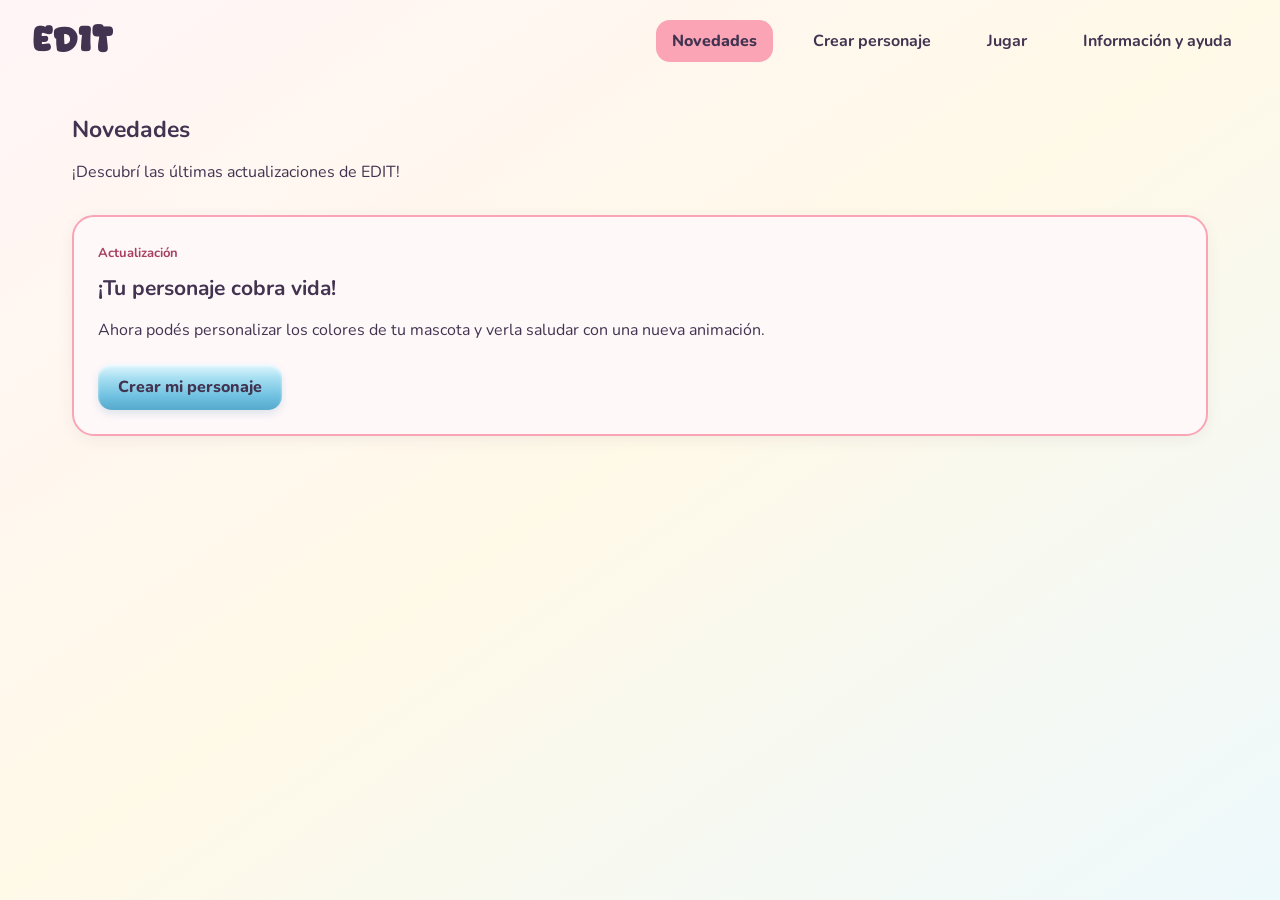
==== index.html @ bdee773a "primero" ====
<!DOCTYPE html>
<html lang="es">

<head>
  <meta charset="UTF-8">
  <meta name="viewport" content="width=device-width, initial-scale=1.0">
  <title>EDIT | Novedades</title>
  <link rel="stylesheet" href="css/styles.css">
</head>

<body>


  <header class="encabezado">
    <a href="index.html" class="logo">EDIT</a>

    <nav class="navegacion" aria-label="Navegación principal">
      <a href="index.html" class="activo" aria-current="page">Novedades</a>
      <a href="personaje.html">Crear personaje</a>
      <a href="escenario.html">Jugar</a>
      <a href="ayuda.html">Información y ayuda</a>
    </nav>
  </header>



  <main class="contenido-principal">
    <section class="novedades">
      <h2>Novedades</h2>
      <p>¡Descubrí las últimas actualizaciones de EDIT!</p>

      <div class="novedades-lista">
        <article class="novedad-tarjeta">
          <span class="novedad-etiqueta">Actualización</span>

          <h3>¡Tu personaje cobra vida!</h3>

          <p>
            Ahora podés personalizar los colores de tu mascota
            y verla saludar con una nueva animación.
          </p>

          <a href="personaje.html">Crear mi personaje</a>
        </article>
      </div>
    </section>
  </main>


</body>

</html>
---- css/styles.css ----
@import url("https://fonts.googleapis.com/css2?family=Nunito:wght@400;600;700;800;900&display=swap");


:root {
    --ink: #423451;
    --muted: #8a7d94;
    --purple: #a77ec9;
    --violet: #795aa2;
    --cream: #fffaf8;
    --line: #eadfec;
    --pink: #f7dce9;

    /* Nueva paleta de EDIT */
    --color-rosa: #FAA4B5;
    --color-naranja: #F8B77C;
    --color-amarillo: #FFF183;
    --color-celeste: #70C1E1;
    --color-verde: #82BA88;
}


* {
    box-sizing: border-box;
}

body {
    margin: 0;
    background: linear-gradient(145deg,
            #fff5f7 0%,
            #fff9e8 50%,
            #eef9fc 100%);
    font-family: Nunito, Arial, sans-serif;
    color: var(--ink);
    min-height: 100vh;
}

button,
input {
    font: inherit;
}

button {
    cursor: pointer;
}

button:focus-visible,
input:focus-visible {
    outline: 3px solid #a77ec9;
    outline-offset: 3px;
}

.top {
    display: flex;
    align-items: center;
    justify-content: space-between;
    padding: 18px clamp(18px, 4vw, 64px);
    gap: 15px;
}

.logo {
    text-decoration: none;
    color: #795aa2;
    font-size: 35px;
    font-weight: 900;
    letter-spacing: -3px;
    line-height: 1;
}

.logo span {
    color: #f5a9b6;
}

.logo small {
    display: block;
    font-size: 10px;
    letter-spacing: 2px;
    color: #a69bad;
    margin-top: 6px;
}

.top-right {
    display: flex;
    align-items: center;
    gap: 15px;
}

.tag {
    font-size: 13px;
    color: #90769e;
}

.layout {
    display: grid;
    grid-template-columns: minmax(215px, 260px) minmax(350px, 1fr) minmax(250px, 315px);
    gap: 18px;
    max-width: 1450px;
    margin: 0 auto;
    padding: 10px 25px 25px;
    min-height: 710px;
}

.panel,
.stage {
    border: 1px solid #fff;
    background: #fffdfed9;
    border-radius: 27px;
    box-shadow: 0 15px 45px #8d70951a;
}

.panel {
    padding: 25px 20px;
}

.eyebrow {
    font-size: 11px;
    letter-spacing: 2px;
    color: #ae86bf;
    font-weight: 900;
    margin: 0 0 15px;
}

h1 {
    font-size: 26px;
    line-height: 1.16;
    margin: 0 0 12px;
}

h2 {
    font-size: 23px;
    margin: 0 0 8px;
}

h3 {
    font-size: 14px;
    margin: 0 0 12px;
}

.muted {
    font-size: 13px;
    line-height: 1.6;
    color: var(--muted);
    margin: 0 0 22px;
}

.categories nav {
    display: grid;
    gap: 10px;
    grid-template-columns: repeat(2, minmax(0, 1fr));
}

.cat {
    border: 2px solid #f8dcc5;
    border-radius: 16px;
    background: linear-gradient(to bottom,
            #fff4e9 0%,
            #ffe0a9 30%,
            var(--color-naranja) 70%,
            #efa16a 100%);
    box-shadow:
        inset 0 2px 3px rgba(255, 255, 255, 0.65),
        inset 0 -2px 3px rgba(190, 100, 130, 0.08),
        0 3px 6px rgba(150, 90, 120, 0.08);
    text-align: center;
    padding: 12px 5px;
    font-weight: 800;
    color: var(--ink);
    transition: .15s;
    display: flex;
    flex-direction: column;
    align-items: center;
    justify-content: center;
    gap: 7px;
    min-height: 88px;
}

.cat:hover {
    background: linear-gradient(to bottom,
            #fffde8 0%,
            #fff7b8 30%,
            var(--color-amarillo) 70%,
            #f5dc72 100%);
}


.cat.active {
    background: linear-gradient(to bottom,
            #fff0f4 0%,
            #ffc9d7 30%,
            var(--color-rosa) 65%,
            #f493a9 100%);
    color: var(--ink);
    border-color: #e98ca4;
}


.hint {
    font-size: 12px;
    color: #9c8aa6;
    line-height: 1.6;
    margin-top: 25px;
    padding: 15px;
    border-radius: 15px;
    background: #f9f5fb;
}

.stage {
    background: radial-gradient(ellipse at 50% 46%, #fffdfa 0%, #fdf0f5 55%, #ede6fb 100%);
    position: relative;
    display: flex;
    flex-direction: column;
    overflow: hidden;
    min-height: 630px;
}

.stage:before {
    content: "✦";
    position: absolute;
    top: 23%;
    left: 12%;
    font-size: 30px;
    color: #dec7ec;
}

.stage:after {
    content: "✧";
    position: absolute;
    right: 13%;
    bottom: 23%;
    font-size: 38px;
    color: #d5bde6;
}

.stage-top,
.stage-bottom {
    position: relative;
    z-index: 2;
    display: flex;
    justify-content: space-between;
    align-items: center;
    gap: 8px;
    padding: 22px 24px;
    font-size: 12px;
    color: #9a88a5;
}

.live {
    background: #ffffffb9;
    border: 1px solid #eee0ed;
    border-radius: 50px;
    padding: 8px 12px;
    color: #9475a7;
    font-weight: 900;
    font-size: 10px;
    letter-spacing: 1px;
}

.live i {
    display: inline-block;
    width: 7px;
    height: 7px;
    border-radius: 50%;
    background: #91cdb0;
    margin-right: 5px;
}

.canvas-wrap {
    flex: 1;
    display: flex;
    align-items: center;
    justify-content: center;
    min-height: 0;
    position: relative;
    z-index: 1;
    padding: 0 8px;
}

.canvas-wrap canvas {
    display: block;
    width: auto;
    height: auto;
    max-width: 100%;
    max-height: 570px;
    object-fit: contain;
    filter: drop-shadow(0 16px 13px #a58bb133);
}

.stage-bottom {
    justify-content: center;
    flex-wrap: wrap;
    padding: 14px;
}

.switch {
    display: flex;
    align-items: center;
    gap: 6px;
}

.ghost {
    background: #fffdfd;
    border: 1px solid #e5d6e8;
    border-radius: 13px;
    padding: 10px 13px;
    color: #7d638d;
    font-weight: 800;
    font-size: 12px;
}

.ghost:hover {
    background: #f7edf8;
}

.choices {
    display: grid;
    grid-template-columns: repeat(3, minmax(0, 1fr));
    gap: 10px;
}

.choice {
    background: #faf7fc;
    border: 2px solid #f0e8f2;
    border-radius: 16px;
    min-height: 86px;
    padding: 6px;
    display: flex;
    flex-direction: column;
    align-items: center;
    justify-content: center;
    gap: 3px;
    color: #786786;
    font-size: 11px;
    font-weight: 800;
}

.choice.selected {
    border-color: #b58dd5;
    background: #f2e9f9;
}

.choice img {
    width: 100%;
    height: 61px;
    object-fit: contain;
}

.colors-area {
    margin-top: 24px;
    border-top: 1px solid var(--line);
    padding-top: 20px;
}

.swatches {
    display: flex;
    gap: 9px;
    flex-wrap: wrap;
}

.swatch {
    width: 29px;
    height: 29px;
    border-radius: 50%;
    border: 3px solid white;
    box-shadow: 0 0 0 1px #d9c9dc;
}

.swatch.selected {
    box-shadow: 0 0 0 2px #9b6cbb;
}

.save-area {
    margin-top: 30px;
    border-top: 1px solid var(--line);
    padding-top: 20px;
}

.save-area label {
    display: block;
    font-size: 12px;
    font-weight: 800;
    margin-bottom: 9px;
}

.save-area input {
    width: 100%;
    padding: 11px 12px;
    border: 1px solid #e6dbe9;
    border-radius: 12px;
    background: white;
    color: var(--ink);
    margin-bottom: 11px;
}

.primary {
    border: 0;
    background: linear-gradient(to bottom,
            #e4f7ff 0%,
            #a7dff1 30%,
            var(--color-celeste) 70%,
            #55a9cc 100%);
    color: var(--ink);
    padding: 12px 15px;
    border-radius: 13px;
    font-weight: 900;
    width: 100%;
    box-shadow:
        inset 0 2px 3px rgba(255, 255, 255, 0.65),
        0 4px 8px rgba(65, 145, 180, 0.18);
}

.boton-accion {
    display: inline-block;
    padding: 12px 20px;
    border: 1px solid #55a9cc;
    border-radius: 14px;
    background: linear-gradient(to bottom,
            #e4f7ff 0%,
            #a7dff1 30%,
            var(--color-celeste) 70%,
            #55a9cc 100%);
    color: var(--ink);
    font-weight: 800;
    text-decoration: none;
    box-shadow:
        inset 0 2px 3px rgba(255, 255, 255, 0.65),
        0 4px 8px rgba(65, 145, 180, 0.18);
    transition: background 0.2s ease, transform 0.2s ease;
}

.boton-accion:hover {
    background: linear-gradient(to bottom,
            #fffde8 0%,
            #fff7b8 30%,
            var(--color-amarillo) 70%,
            #f5dc72 100%);
    transform: translateY(-2px);
}

.full {
    width: 100%;
    margin-top: 8px;
}

#estado {
    font-size: 11px;
    min-height: 18px;
    color: #927da1;
}

footer {
    text-align: center;
    padding: 10px 20px 25px;
    color: #aa9ab1;
    font-size: 11px;
}

dialog {
    border: 0;
    border-radius: 25px;
    padding: 28px;
    max-width: 400px;
    box-shadow: 0 20px 100px #54425c66;
}

dialog::backdrop {
    background: #39294477;
}

dialog p {
    line-height: 1.6;
}

.cat-icon {
    display: flex;
    align-items: center;
    justify-content: center;
    width: 38px;
    height: 38px;
    border-radius: 13px;
    background: #f0e6f7;
    color: #8b62b0;
    font-size: 25px;
    line-height: 1;
}

.cat-label {
    font-size: 12px;
    line-height: 1.2;
}

.cat.active .cat-icon {
    background: #e2d0f3;
}

@media (max-width:1100px) {
    .layout {
        grid-template-columns: 210px minmax(300px, 1fr);
    }

    .options {
        grid-column: 1/-1;
    }

    .choices {
        grid-template-columns: repeat(6, minmax(0, 1fr));
    }

    .save-area {
        max-width: 360px;
    }
}

@media (max-width:690px) {
    .top {
        padding: 16px;
    }

    .tag {
        display: none;
    }

    .layout {
        display: flex;
        flex-direction: column;
        padding: 5px 12px 22px;
        gap: 12px;
    }

    .panel {
        padding: 18px;
    }

    .categories nav {
        display: grid;
        overflow-x: auto;
        gap: 8px;
        padding-bottom: 6px;
        grid-template-columns: repeat(4, minmax(0, 1fr));
        overflow: visible;
    }

    .cat {
        white-space: normal;
        padding: 10px 12px;
        min-height: 76px;
    }

    .categories h1 {
        font-size: 22px;
    }

    .categories .hint {
        display: none;
    }

    .stage {
        min-height: 450px;
    }

    .canvas-wrap canvas {
        max-height: 430px;
    }

    .choices {
        grid-template-columns: repeat(3, minmax(0, 1fr));
    }

    .stage-top {
        padding: 14px;
    }

    .stage-bottom {
        padding: 10px;
    }

    .cat-icon {
        width: 32px;
        height: 32px;
        font-size: 21px;
    }
}

@media (max-width:380px) {
    .categories nav {
        grid-template-columns: repeat(3, minmax(0, 1fr));
    }
}


/* Navegación principal de EDIT */

.encabezado {
    display: flex;
    align-items: center;
    justify-content: space-between;
    gap: 24px;
    padding: 20px 32px;
}

.logo {
    font-size: 28px;
    font-weight: bold;
    text-decoration: none;
    color: inherit;
}

.navegacion {
    display: flex;
    align-items: center;
    flex-wrap: wrap;
    gap: 24px;
}


.navegacion a {
    display: inline-block;
    padding: 10px 16px;
    border-radius: 14px;
    color: var(--ink);
    text-decoration: none;
    font-weight: 700;
    transition: background-color 0.2s ease, transform 0.2s ease;
}



.navegacion a:hover {
    background-color: var(--color-amarillo);
    transform: translateY(-2px);
}



.navegacion a.activo {
    background-color: var(--color-rosa);
    color: var(--ink);
    font-weight: 800;
}

/* Contenido principal */

.contenido-principal {
    width: 100%;
    max-width: 1200px;
    margin: 0 auto;
    padding: 32px;
    box-sizing: border-box;
}

/* Tarjetas de novedades */

.novedades-lista {
    display: grid;
    grid-template-columns: repeat(auto-fit, minmax(min(100%, 280px), 1fr));
    gap: 24px;
    margin-top: 32px;
}

.novedad-tarjeta {
    padding: 24px;
    border: 2px solid var(--color-rosa);
    border-radius: 22px;
    background-color: #fff8f9;
    box-shadow: 0 4px 16px rgba(50, 30, 70, 0.06);
}

.novedad-etiqueta {
    display: inline-block;
    margin-bottom: 12px;
    color: #a63f61;
    font-size: 13px;
    font-weight: 700;
}

.novedad-tarjeta h3 {
    margin: 0 0 12px;
    font-size: 21px;
}

.novedad-tarjeta p {
    margin-bottom: 20px;
    line-height: 1.6;
}

.novedad-tarjeta a {
    display: inline-block;
    padding: 12px 20px;
    border-radius: 14px;
    background: linear-gradient(to bottom,
            #e4f7ff 0%,
            #a7dff1 30%,
            var(--color-celeste) 70%,
            #55a9cc 100%);
    box-shadow:
        inset 0 2px 3px rgba(255, 255, 255, 0.65),
        0 4px 8px rgba(65, 145, 180, 0.18);
    color: var(--ink);
    font-weight: 800;
    text-decoration: none;
    transition: background-color 0.2s ease, transform 0.2s ease;
}

.novedad-tarjeta a:hover {
    background: linear-gradient(to bottom,
            #fffde8 0%,
            #fff7b8 30%,
            var(--color-amarillo) 70%,
            #f5dc72 100%);
    transform: translateY(-3px);
}

@font-face {
    font-family: 'Darling Coffee';
    src: url('../tipografia/Darling Coffee.otf') format('opentype');
    font-weight: normal;
    font-style: normal;
    font-display: swap;
}

.logo {
    font-family: 'Darling Coffee', cursive;
    letter-spacing: 1px;
    font-size: 32px;
}

/* ==========================================
   MINIJUEGO: TEORÍA Y TRIVIA
   ========================================== */

.trivia {
    max-width: 760px;
    margin: 30px auto;
    text-align: center;
}

.trivia h1 {
    font-size: 38px;
    font-weight: 900;
    color: var(--ink);
    margin-bottom: 10px;
}

.trivia>p {
    font-size: 17px;
    color: var(--muted);
    margin-bottom: 32px;
}

.trivia-juego {
    padding: 36px;
    border: 3px solid var(--color-rosa);
    border-radius: 30px;
    background-color: #fffdf9;
    box-shadow: 0 12px 30px rgba(120, 80, 130, 0.12);
}

#progreso {
    display: inline-block;
    padding: 9px 20px;
    margin: 0 0 26px;
    border-radius: 30px;
    background-color: var(--color-amarillo);
    font-size: 14px;
    font-weight: 800;
}

#pregunta {
    font-size: 25px;
    font-weight: 800;
    line-height: 1.4;
    margin-bottom: 30px;
}

#opciones-trivia {
    display: grid;
    grid-template-columns: repeat(2, minmax(0, 1fr));
    gap: 16px;
}

#opciones-trivia button {
    background-color: #ffca91;
    min-height: 95px;
    padding: 18px;
    border: 2px solid var(--ink);
    border-radius: 20px;
    color: var(--ink);
    font-size: 16px;
    font-weight: 800;
    transition: transform 0.2s ease, box-shadow 0.2s ease;
}



#opciones-trivia button:hover {
    transform: translateY(-4px);
    box-shadow: 0 6px 12px rgba(70, 50, 80, 0.15);
}

#resultado {
    min-height: 25px;
    margin: 24px 0;
    font-weight: 800;
}

#siguiente {
    padding: 15px 35px;
    border: 2px solid var(--ink);
    border-radius: 18px;
    background-color: var(--color-amarillo);
    color: var(--ink);
    font-size: 16px;
    font-weight: 900;
    transition: transform 0.2s ease;
}

#siguiente:hover {
    transform: scale(1.04);
}

@media (max-width: 600px) {

    .mapa-mundo h1 {
        font-size: 30px;
    }




    .mapa-escenario canvas {
        display: block;
        width: 100% !important;
        height: auto !important;
    }

    .mapa-lugar {
        min-height: 180px;
    }

    .mapa-lugar span {
        font-size: 60px;
    }

    .mapa-lugar h2 {
        font-size: 20px;
    }

    .trivia-contenido {
        grid-template-columns: 1fr;
    }

    .trivia-mishi {
        max-width: 130px;
    }

    .trivia {
        margin: 10px auto;
    }

    .trivia h1 {
        font-size: 30px;
    }

    .trivia-juego {
        padding: 22px 16px;
        border-radius: 24px;
    }

    #pregunta {
        font-size: 21px;
    }

    #opciones-trivia {
        grid-template-columns: 1fr;
        gap: 12px;
    }

    #opciones-trivia button {
        min-height: 70px;
    }
}


#opciones-trivia button.respuesta-correcta {
    background-color: #9be5af;
    border-color: #28834b;
    color: #174f2c;
}

#opciones-trivia button.respuesta-incorrecta {
    background-color: #ff9da7;
    border-color: #c23b51;
    color: #742334;
}

#opciones-trivia button:disabled {
    cursor: default;
    opacity: 1;
}


#opciones-trivia button:disabled {
    cursor: default;
}

#opciones-trivia button:disabled:hover {
    transform: none;
    box-shadow: none;
}

#siguiente:disabled {
    opacity: 0.5;
    cursor: not-allowed;
}

.trivia-contenido {
    display: grid;
    grid-template-columns: minmax(0, 1fr) 180px;
    align-items: center;
    gap: 20px;
}

.trivia-preguntas {
    min-width: 0;
}

.trivia-mishi {
    width: 100%;
    max-width: 180px;
    justify-self: center;
}

.trivia-mishi canvas {
    display: block;
    width: 100% !important;
    height: auto !important;
}

.trivia-juego.terminada {
    background-color: #fff8ed;
    border-color: #f2b66d;
}

.trivia-juego.terminada #pregunta {
    font-size: 30px;
    color: #493d46;
}

.trivia-juego.terminada #resultado {
    font-size: 23px;
    line-height: 1.8;
    white-space: pre-line;
    color: #493d46;
}

.trivia-juego.terminada #siguiente {
    background-color: #ffca91;
}

/* MAPA MUNDO */

.mapa-mundo {
    max-width: 1100px;
    margin: 30px auto;
    text-align: center;
}

.mapa-mundo h1 {
    margin-bottom: 10px;
    color: var(--ink);
    font-size: 38px;
    font-weight: 900;
}

.mapa-mundo>p {
    margin-bottom: 32px;
    color: var(--muted);
    font-size: 17px;
}


.mapa-escenario {
    width: 100%;
    max-width: 900px;
    margin: 0 auto;
    overflow: hidden;
    border: 3px solid var(--ink);
    border-radius: 30px;
}

.mapa-escenario canvas {
    display: block;
    width: 100% !important;
    height: auto !important;
}


.mapa-lugar {
    display: flex;
    flex-direction: column;
    align-items: center;
    justify-content: center;
    gap: 12px;
    min-height: 220px;
    padding: 25px;
    border: 3px solid var(--ink);
    border-radius: 30px;
    background-color: #fff8ed;
    color: var(--ink);
    text-decoration: none;
    box-shadow: 0 10px 0 rgba(70, 50, 80, 0.15);
    transition: transform 0.2s ease;
}

a.mapa-lugar:hover {
    transform: translateY(-8px);
}

.mapa-lugar span {
    font-size: 75px;
}

.mapa-lugar h2 {
    margin: 0;
    font-size: 23px;
    font-weight: 900;
}

.mapa-lugar p {
    margin: 0;
    font-size: 14px;
    font-weight: 700;
}

.mapa-lugar-bloqueado {
    background-color: #e7e1e8;
    opacity: 0.7;
}
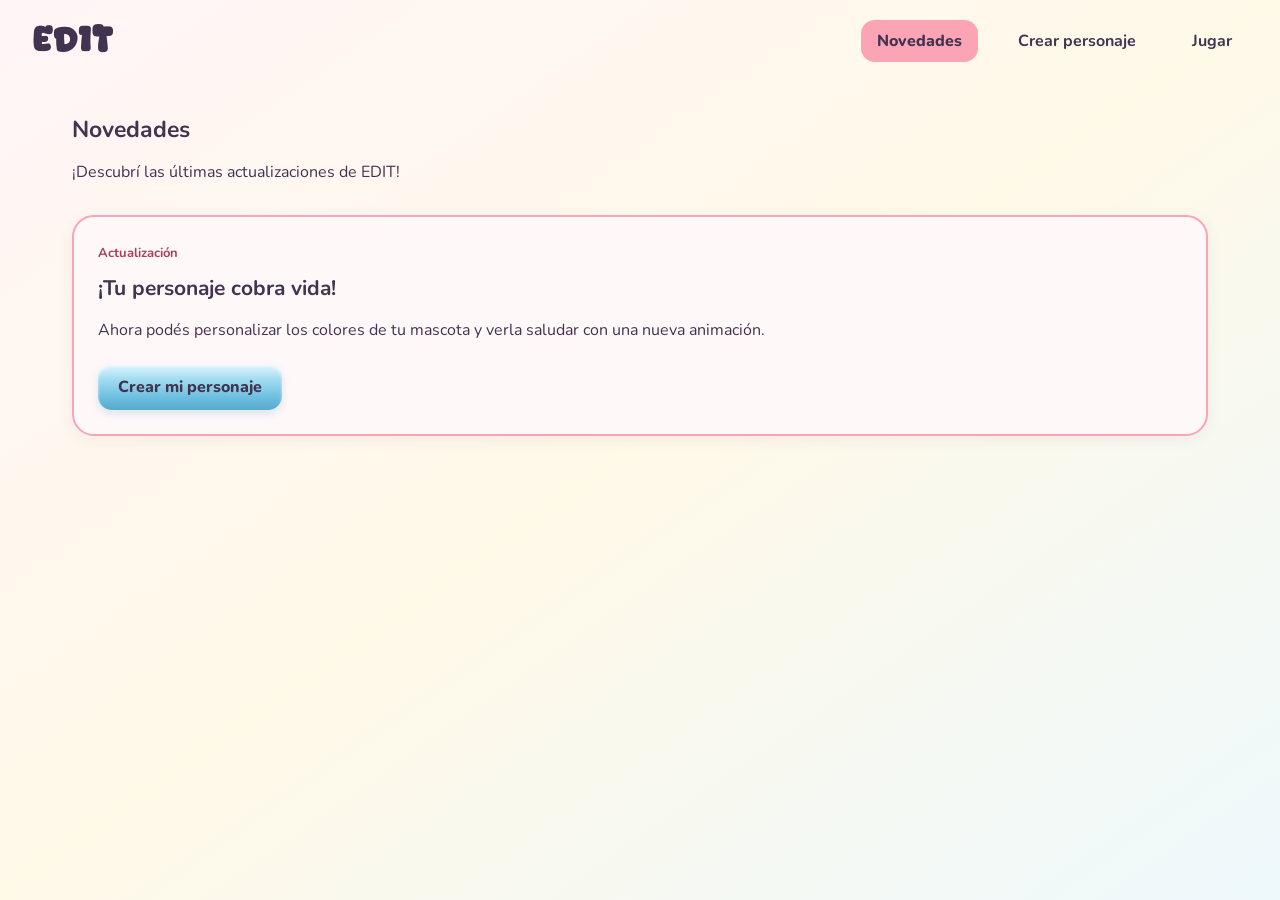
==== commit 3102c436: "eliminado pagina de ayuda desde el navbar" ====
--- a/index.html
+++ b/index.html
@@ -18,7 +18,6 @@
       <a href="index.html" class="activo" aria-current="page">Novedades</a>
       <a href="personaje.html">Crear personaje</a>
       <a href="escenario.html">Jugar</a>
-      <a href="ayuda.html">Información y ayuda</a>
     </nav>
   </header>
 
--- a/css/styles.css
+++ b/css/styles.css
@@ -109,14 +109,6 @@
 
 .panel {
     padding: 25px 20px;
-}
-
-.eyebrow {
-    font-size: 11px;
-    letter-spacing: 2px;
-    color: #ae86bf;
-    font-weight: 900;
-    margin: 0 0 15px;
 }
 
 h1 {
@@ -339,8 +331,18 @@
 
 .choice img {
     width: 100%;
-    height: 61px;
+    height: 72px;
     object-fit: contain;
+}
+
+.choice:focus-visible,
+.cat:focus-visible {
+    outline: 3px solid #a77ec9;
+    outline-offset: 2px;
+}
+
+.choices .choice span:last-child {
+    line-height: 1.25;
 }
 
 .colors-area {
@@ -371,6 +373,25 @@
     margin-top: 30px;
     border-top: 1px solid var(--line);
     padding-top: 20px;
+}
+
+.save-note {
+    margin: 9px 0 13px;
+    font-size: 11px;
+    line-height: 1.5;
+    color: #568b64;
+}
+
+.opcion-sin-prenda {
+    display: flex;
+    align-items: center;
+    justify-content: center;
+    width: 56px;
+    height: 52px;
+    border-radius: 16px;
+    background: #fff;
+    color: #ad88bb;
+    font-size: 32px;
 }
 
 .save-area label {
@@ -405,6 +426,30 @@
     box-shadow:
         inset 0 2px 3px rgba(255, 255, 255, 0.65),
         0 4px 8px rgba(65, 145, 180, 0.18);
+}
+
+.boton-vamos-jugar {
+    display: block;
+    width: 100%;
+    margin-top: 13px;
+    padding: 14px 15px;
+    border: 2px solid #e69d60;
+    border-radius: 14px;
+    color: var(--ink);
+    background: linear-gradient(180deg, #ffe6aa, #ffbb7e 65%, #f5a36d);
+    box-shadow: 0 5px 12px #d9906c2a;
+    text-align: center;
+    font-weight: 900;
+    text-decoration: none;
+    transition: transform .15s ease, filter .15s ease;
+}
+.boton-vamos-jugar:hover {
+    transform: translateY(-2px);
+    filter: brightness(1.035);
+}
+.boton-vamos-jugar:focus-visible {
+    outline: 3px solid #a77ec9;
+    outline-offset: 3px;
 }
 
 .boton-accion {
@@ -644,6 +689,98 @@
     margin: 0 auto;
     padding: 32px;
     box-sizing: border-box;
+}
+
+/* Juego: lienzo proporcional que utiliza TODO el espacio libre de la página. */
+.pagina-juego {
+    display: flex;
+    flex-direction: column;
+    height: 100vh;
+    height: 100dvh;
+    min-height: 540px;
+    overflow: hidden;
+}
+
+.pagina-juego .encabezado {
+    flex: 0 0 auto;
+    padding: 14px clamp(12px, 2.5vw, 32px);
+}
+
+.contenido-principal.contenido-juego {
+    flex: 1 1 auto;
+    min-height: 0;
+    max-width: none;
+    padding: 0 clamp(9px, 1.5vw, 24px) clamp(9px, 1.5vw, 20px);
+    display: flex;
+}
+
+.juego-marco {
+    position: relative;
+    flex: 1 1 auto;
+    min-width: 0;
+    min-height: 0;
+    overflow: hidden;
+    border: 3px solid #dcb9d0;
+    border-radius: 24px;
+    background: #e3f2dc;
+    box-shadow: 0 14px 36px #54425c1c;
+}
+
+#escenario {
+    width: 100%;
+    height: 100%;
+}
+
+#escenario canvas {
+    display: block;
+    width: 100% !important;
+    height: 100% !important;
+    touch-action: none;
+}
+
+.controles-tactiles {
+    display: none;
+}
+
+@media (max-width: 690px) {
+    .pagina-juego {
+        min-height: 610px;
+    }
+
+    .pagina-juego .encabezado {
+        gap: 8px;
+        padding: 10px 12px;
+    }
+
+    .pagina-juego .navegacion {
+        gap: 4px;
+    }
+
+    .pagina-juego .navegacion a {
+        padding: 7px 8px;
+        font-size: 11px;
+    }
+
+    .pagina-juego.juego-activo .controles-tactiles {
+        display: flex;
+        position: absolute;
+        left: 12px;
+        bottom: 96px;
+        gap: 8px;
+        z-index: 2;
+        touch-action: none;
+    }
+
+    .controles-tactiles button {
+        width: 45px;
+        height: 45px;
+        border-radius: 14px;
+        border: 2px solid #493d46;
+        background: #fff9efe9;
+        color: #493d46;
+        font-weight: 900;
+        touch-action: none;
+    }
 }
 
 /* Tarjetas de novedades */
@@ -1033,4 +1170,162 @@
 .mapa-lugar-bloqueado {
     background-color: #e7e1e8;
     opacity: 0.7;
-}+}
+/* Universidad: modal de cada edificio y minijuegos del campus. */
+.modal-edificio {
+    position: fixed;
+    width: min(92vw, 540px);
+    max-width: 540px;
+    max-height: min(88dvh, 770px);
+    overflow-y: auto;
+    padding: 27px;
+    border: 3px solid #d9b5cd;
+    border-radius: 26px;
+    background: #fffaf5;
+    box-shadow: 0 22px 70px #40314d70;
+    color: var(--ink);
+}
+.modal-edificio::backdrop {
+    background: #2c233d8c;
+    backdrop-filter: blur(5px);
+}
+.modal-edificio h2 {
+    margin: 5px 40px 7px 0;
+    font-size: 29px;
+}
+.modal-edificio .muted {
+    font-size: 14px;
+    margin: 14px 0;
+}
+.cerrar-modal {
+    position: absolute;
+    top: 13px;
+    right: 13px;
+    display: grid;
+    width: 42px;
+    height: 42px;
+    place-items: center;
+    border: 1px solid #e9cfdc;
+    border-radius: 50%;
+    background: #fff;
+    color: #735675;
+    font-size: 30px;
+}
+.cerrar-modal:hover {
+    background: #ffe8ed;
+}
+.preview-minijuego {
+    display: block;
+    width: 100%;
+    height: auto;
+    aspect-ratio: 16 / 9;
+    object-fit: cover;
+    margin-top: 15px;
+    border: 2px solid #e3c7db;
+    border-radius: 16px;
+    background: #efe9ff;
+}
+.mini-etiqueta {
+    margin: 5px 0 15px;
+    line-height: 1.5;
+    color: #705e82;
+}
+.modal-juego {
+    width: min(94vw, 620px);
+    max-width: 620px;
+}
+.mini-tablero {
+    display: grid;
+    grid-template-columns: repeat(4, minmax(0, 1fr));
+    gap: 13px;
+    min-height: 210px;
+    padding: 18px;
+    border: 2px solid #dcc6e5;
+    border-radius: 20px;
+    background: linear-gradient(135deg, #f6e9ff, #e6f7ff);
+    align-content: center;
+}
+.pieza-mini {
+    display: grid;
+    min-height: 75px;
+    place-items: center;
+    border: 2px solid #b693c9;
+    border-radius: 14px;
+    background: #fffaf0;
+    box-shadow: 0 4px 0 #c5a8ce;
+    font-size: 28px;
+    font-weight: 900;
+    color: #57425a;
+    transition: transform .12s ease, background .12s ease;
+}
+.pieza-mini:not(:disabled):hover {
+    transform: translateY(-3px);
+    background: #ffefba;
+}
+.pieza-mini.abierta,
+.pieza-mini.acertada {
+    background: #bce8c7;
+    box-shadow: none;
+}
+.pieza-mini:disabled {
+    cursor: default;
+}
+.mini-formas,
+.mini-estrellas {
+    grid-template-columns: repeat(3, minmax(0, 1fr));
+}
+.mini-mezclas {
+    grid-template-columns: repeat(3, minmax(0, 1fr));
+}
+.muestra-objetivo {
+    grid-column: 1 / -1;
+    display: grid;
+    min-height: 92px;
+    place-items: center;
+    border-radius: 16px;
+    color: #493d46;
+    font-size: 17px;
+    font-weight: 900;
+    text-align: center;
+}
+.mini-mezclas .tinte-mini {
+    font-size: 17px;
+    text-transform: capitalize;
+}
+.mini-progreso {
+    margin-bottom: 0;
+    color: #765e80;
+    text-align: center;
+}
+.mini-exito {
+    grid-column: 1 / -1;
+    font-size: 24px;
+    text-align: center;
+    color: #468452;
+    font-weight: 900;
+}
+.mini-tablero .boton-vamos-jugar {
+    grid-column: 1 / -1;
+}
+.trivia-regreso {
+    padding: 16px 20px 0;
+    text-align: center;
+}
+
+@media (max-width: 690px) {
+    .modal-edificio {
+        padding: 18px;
+        border-radius: 20px;
+    }
+    .modal-edificio h2 {
+        font-size: 23px;
+    }
+    .mini-tablero {
+        gap: 7px;
+        padding: 9px;
+    }
+    .pieza-mini {
+        min-height: 63px;
+        font-size: 23px;
+    }
+}
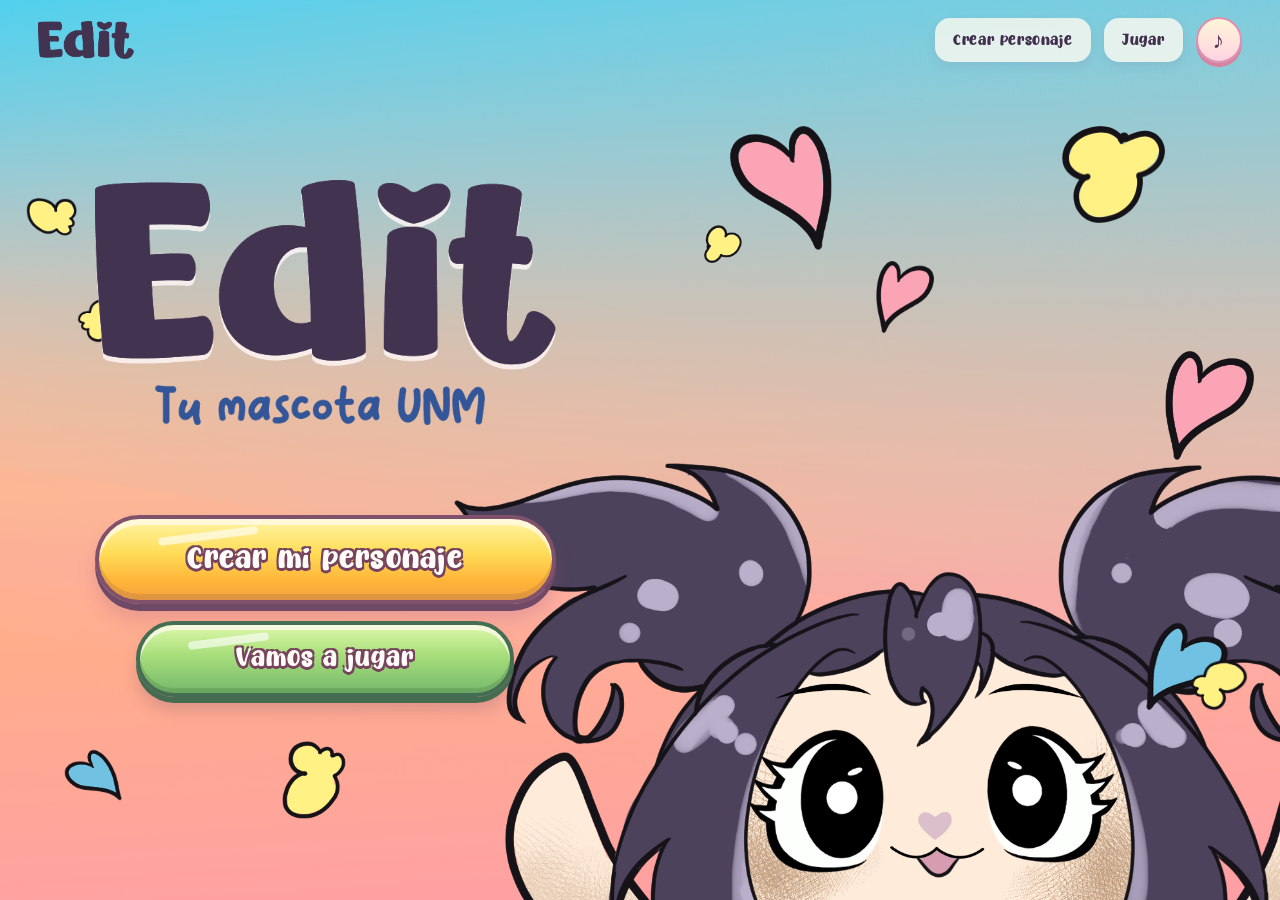
==== commit 5eb042ae: "cambios varios chatgpt" ====
--- a/index.html
+++ b/index.html
@@ -1,51 +1,51 @@
-<!DOCTYPE html>
-<html lang="es">
-
+<!doctype html>
+<html lang="es" class="html-portada">
 <head>
-  <meta charset="UTF-8">
-  <meta name="viewport" content="width=device-width, initial-scale=1.0">
-  <title>EDIT | Novedades</title>
+  <meta charset="utf-8">
+  <meta name="viewport" content="width=device-width,initial-scale=1">
+  <meta name="theme-color" content="#70C1E1">
+  <title>EDIT · Tu mascota UNM</title>
   <link rel="stylesheet" href="css/styles.css">
 </head>
-
-<body>
-
-
-  <header class="encabezado">
-    <a href="index.html" class="logo">EDIT</a>
-
+<body class="pagina-portada">
+  <header class="encabezado encabezado-portada">
+    <a href="index.html" class="logo" aria-label="EDIT, inicio"><img src="img/portada/capas/edit 1.png" alt="EDIT"></a>
     <nav class="navegacion" aria-label="Navegación principal">
-      <a href="index.html" class="activo" aria-current="page">Novedades</a>
       <a href="personaje.html">Crear personaje</a>
-      <a href="escenario.html">Jugar</a>
+      <a href="personaje.html" data-ruta-mascota>Jugar</a>
     </nav>
   </header>
-
-
-
-  <main class="contenido-principal">
-    <section class="novedades">
-      <h2>Novedades</h2>
-      <p>¡Descubrí las últimas actualizaciones de EDIT!</p>
-
-      <div class="novedades-lista">
-        <article class="novedad-tarjeta">
-          <span class="novedad-etiqueta">Actualización</span>
-
-          <h3>¡Tu personaje cobra vida!</h3>
-
-          <p>
-            Ahora podés personalizar los colores de tu mascota
-            y verla saludar con una nueva animación.
-          </p>
-
-          <a href="personaje.html">Crear mi personaje</a>
-        </article>
+  <main class="portada" id="inicio">
+    <img class="portada-fondo" src="img/portada/capas/fondo.png" alt="" aria-hidden="true">
+    <img class="portada-mascota capa-entrada" style="--demora:.27s" src="img/portada/capas/mascota portada.png" alt="" draggable="false" aria-hidden="true">
+    <div class="portada-decoraciones" aria-hidden="true">
+      <img class="deco-portada deco-corazon capa-entrada" style="--demora:.24s" src="img/portada/capas/deco 5.png" alt="">
+      <img class="deco-portada deco-amarillo capa-entrada" style="--demora:.39s" src="img/portada/capas/deco 7.png" alt="">
+      <img class="deco-portada deco-celeste capa-entrada" style="--demora:.47s" src="img/portada/capas/deco 9.png" alt="">
+      <img class="deco-portada deco-rosa capa-entrada" style="--demora:.52s" src="img/portada/capas/deco 4.png" alt="">
+      <img class="deco-portada deco-extra-uno capa-entrada" style="--demora:.68s" src="img/portada/capas/deco 1.png" alt="">
+      <img class="deco-portada deco-extra-dos capa-entrada" style="--demora:.75s" src="img/portada/capas/deco 2.png" alt="">
+      <img class="deco-portada deco-extra-tres capa-entrada" style="--demora:.82s" src="img/portada/capas/deco 6.png" alt="">
+      <!-- Más corazones y flores, reutilizando exactamente los PNG de Iris. -->
+      <img class="deco-portada deco-flor-nueva-a capa-entrada" style="--demora:.57s" src="img/portada/capas/deco 2.png" alt="">
+      <img class="deco-portada deco-flor-nueva-b capa-entrada" style="--demora:.69s" src="img/portada/capas/deco 3.png" alt="">
+      <img class="deco-portada deco-corazon-nuevo-a capa-entrada" style="--demora:.86s" src="img/portada/capas/deco 4.png" alt="">
+      <img class="deco-portada deco-corazon-nuevo-b capa-entrada" style="--demora:1s" src="img/portada/capas/deco 8.png" alt="">
+      <img class="deco-portada deco-flor-nueva-c capa-entrada" style="--demora:1.09s" src="img/portada/capas/deco 1.png" alt="">
+    </div>
+    <button class="portada-nariz" id="narizPortada" type="button" aria-label="Hacerle cosquillas en la nariz a Mishi" title="¡Tocá mi naricita!"></button>
+    <section class="portada-contenido" aria-label="Bienvenida a EDIT">
+      <div class="portada-marca capa-entrada" style="--demora:.08s">
+        <h1><img src="img/portada/capas/edit 1.png" alt="EDIT"></h1>
+        <img class="portada-subtitulo" src="img/portada/capas/edit 2.png" alt="Tu mascota UNM">
+      </div>
+      <div class="portada-acciones">
+        <a class="boton-caramelo boton-caramelo-amarillo capa-entrada" style="--demora:.35s" href="personaje.html">Crear mi personaje</a>
+        <a class="boton-caramelo boton-caramelo-verde capa-entrada" style="--demora:.49s" href="personaje.html" data-ruta-mascota>Vamos a jugar</a>
       </div>
     </section>
   </main>
-
-
+  <script src="js/efectos-ui.js" defer></script>
+  <script src="js/audio-edit.js" defer></script>
 </body>
-
-</html>+</html>
--- a/css/styles.css
+++ b/css/styles.css
@@ -1,4 +1,27 @@
-@import url("https://fonts.googleapis.com/css2?family=Nunito:wght@400;600;700;800;900&display=swap");
+/* Tipografías de EDIT. Usá los archivos de los tres ZIP originales de Iris:
+   tipografia/Butterpop.otf, tipografia/Pulang.otf y
+   tipografia/Super Unicorn.ttf. También se permiten fuentes instaladas. */
+@font-face {
+    font-family: 'Butterpop';
+    src: url('../tipografia/Butterpop.otf') format('opentype'), local('Butterpop');
+    font-style: normal;
+    font-weight: 400;
+    font-display: swap;
+}
+@font-face {
+    font-family: 'Pulang';
+    src: url('../tipografia/Pulang.otf') format('opentype'), local('Pulang');
+    font-style: normal;
+    font-weight: 400;
+    font-display: swap;
+}
+@font-face {
+    font-family: 'Super Unicorn';
+    src: url('../tipografia/Super Unicorn.ttf') format('truetype'), local('Super Unicorn');
+    font-style: normal;
+    font-weight: 400;
+    font-display: swap;
+}
 
 
 :root {
@@ -21,6 +44,10 @@
 
 * {
     box-sizing: border-box;
+}
+
+html {
+    scrollbar-gutter: stable;
 }
 
 body {
@@ -153,7 +180,7 @@
         inset 0 -2px 3px rgba(190, 100, 130, 0.08),
         0 3px 6px rgba(150, 90, 120, 0.08);
     text-align: center;
-    padding: 12px 5px;
+    padding: 6px;
     font-weight: 800;
     color: var(--ink);
     transition: .15s;
@@ -161,8 +188,8 @@
     flex-direction: column;
     align-items: center;
     justify-content: center;
-    gap: 7px;
     min-height: 88px;
+    gap: 0;
 }
 
 .cat:hover {
@@ -172,8 +199,6 @@
             var(--color-amarillo) 70%,
             #f5dc72 100%);
 }
-
-
 .cat.active {
     background: linear-gradient(to bottom,
             #fff0f4 0%,
@@ -182,6 +207,15 @@
             #f493a9 100%);
     color: var(--ink);
     border-color: #e98ca4;
+}
+
+.cat-imagen {
+    display: block;
+    width: 70px;
+    height: 70px;
+    max-width: 100%;
+    object-fit: contain;
+    pointer-events: none;
 }
 
 
@@ -346,9 +380,9 @@
 }
 
 .colors-area {
-    margin-top: 24px;
+    margin-top: 12px;
     border-top: 1px solid var(--line);
-    padding-top: 20px;
+    padding-top: 12px;
 }
 
 .swatches {
@@ -370,9 +404,9 @@
 }
 
 .save-area {
-    margin-top: 30px;
+    margin-top: 12px;
     border-top: 1px solid var(--line);
-    padding-top: 20px;
+    padding-top: 12px;
 }
 
 .save-note {
@@ -396,7 +430,7 @@
 
 .save-area label {
     display: block;
-    font-size: 12px;
+    font-size: 14px;
     font-weight: 800;
     margin-bottom: 9px;
 }
@@ -662,7 +696,7 @@
     border-radius: 14px;
     color: var(--ink);
     text-decoration: none;
-    font-weight: 700;
+    font-weight: 800;
     transition: background-color 0.2s ease, transform 0.2s ease;
 }
 
@@ -678,7 +712,6 @@
 .navegacion a.activo {
     background-color: var(--color-rosa);
     color: var(--ink);
-    font-weight: 800;
 }
 
 /* Contenido principal */
@@ -703,7 +736,6 @@
 
 .pagina-juego .encabezado {
     flex: 0 0 auto;
-    padding: 14px clamp(12px, 2.5vw, 32px);
 }
 
 .contenido-principal.contenido-juego {
@@ -747,16 +779,16 @@
         min-height: 610px;
     }
 
-    .pagina-juego .encabezado {
+    .encabezado {
         gap: 8px;
         padding: 10px 12px;
     }
 
-    .pagina-juego .navegacion {
+    .navegacion {
         gap: 4px;
     }
 
-    .pagina-juego .navegacion a {
+    .navegacion a {
         padding: 7px 8px;
         font-size: 11px;
     }
@@ -845,19 +877,9 @@
     transform: translateY(-3px);
 }
 
-@font-face {
-    font-family: 'Darling Coffee';
-    src: url('../tipografia/Darling Coffee.otf') format('opentype');
-    font-weight: normal;
-    font-style: normal;
-    font-display: swap;
-}
-
-.logo {
-    font-family: 'Darling Coffee', cursive;
-    letter-spacing: 1px;
-    font-size: 32px;
-}
+/* El logo visible utiliza el PNG original de Iris. Si un logo es texto,
+   la familia correcta es Super Unicorn. */
+.logo { font-family: 'Super Unicorn', 'Trebuchet MS', sans-serif; letter-spacing: .02em; }
 
 /* ==========================================
    MINIJUEGO: TEORÍA Y TRIVIA
@@ -1329,3 +1351,496 @@
         font-size: 23px;
     }
 }
+/* ================================================================
+   EDIT · Identidad visual (interfaz). No altera dibujos ni lógica p5.
+   Paleta: rosa #FAA4B5 · fawn #F8B77C · maíz #FFF183
+           celeste #70C1E1 · verde #82BA88
+   Los nombres de las fuentes se reconocen cuando el usuario las tenga
+   instaladas. No se incluyen archivos de tipografía ajenos.
+   ================================================================ */
+:root {
+    --color-rosa: #FAA4B5;
+    --color-naranja: #F8B77C;
+    --color-amarillo: #FFF183;
+    --color-celeste: #70C1E1;
+    --color-verde: #82BA88;
+    --ink: #42304f;
+    --muted: #746282;
+    --line: #edd0de;
+}
+/* Separación ligera para evitar que los trazos redondos se junten.
+   Desactivamos la falsa negrita; las fuentes originales ya son gruesas. */
+body {
+    font-family: 'Pulang', 'Trebuchet MS', sans-serif;
+    font-synthesis: none;
+    letter-spacing: .025em;
+    line-height: 1.52;
+}
+h1, h2, h3, .navegacion a, .primary, .ghost, .boton-vamos-jugar,
+.boton-caramelo, .trivia button, .modal-edificio h2 {
+    font-family: 'Butterpop', 'Trebuchet MS', sans-serif;
+    font-weight: 400;
+    letter-spacing: .042em;
+    line-height: 1.28;
+}
+p, .muted, .save-note, .choice, .mini-etiqueta {
+    letter-spacing: .025em;
+    line-height: 1.55;
+}
+
+.encabezado, .pagina-juego .encabezado {
+    flex-shrink: 0;
+    align-items: center;
+    min-height: 88px;
+    padding: 13px clamp(15px, 3vw, 48px);
+    gap: 12px;
+}
+.encabezado .logo {
+    display: block;
+    width: clamp(108px, 10vw, 150px);
+    min-width: 96px;
+    height: auto;
+    line-height: 0;
+}
+.encabezado .logo img { display: block; width: 100%; height: auto; }
+.navegacion { flex-wrap: nowrap; gap: clamp(5px, 1vw, 15px); }
+.navegacion a {
+    padding: 11px clamp(12px, 1.3vw, 19px);
+    border: 2px solid transparent;
+    font-weight: 400;
+    white-space: nowrap;
+    text-align: center;
+}
+.navegacion a.activo {
+    color: var(--ink);
+    background: linear-gradient(#ffd8e5, var(--color-rosa));
+    border-color: #e685aa;
+    box-shadow: 0 4px 0 #de83a5;
+}
+.navegacion a:hover { background: #fff2b3; }
+.pagina-interior {
+    background: linear-gradient(150deg, #dff6ff 0%, #fff4de 49%, #ffe1e9 100%);
+}
+.pagina-interior .panel {
+    background: #fffcfaf5;
+    border: 2px solid #f3bfce;
+    box-shadow: 0 9px 0 #edb2c46b, 0 18px 35px #6a4d781f;
+}
+.pagina-interior .stage {
+    border: 2px solid #b7e1f3;
+    box-shadow: 0 8px 0 #8fd2e76a, 0 18px 34px #6c477d18;
+}
+.cat { gap: 0; padding: 7px; min-height: 82px; }
+.cat-imagen { display: block; width: 68px; height: 68px; max-width: 100%; object-fit: contain; pointer-events: none; }
+.cat.active { box-shadow: 0 4px 0 #d97b9b, 0 6px 13px #aa708a3a; }
+.cat:hover { transform: translateY(-2px) scale(1.025); }
+.primary { background: linear-gradient(#b0e8fb, #70C1E1); }
+.boton-vamos-jugar {
+    background: linear-gradient(#fff2af, #F8B77C);
+    border: 2px solid #e7a06b;
+    border-radius: 15px;
+    box-shadow: 0 5px 0 #dfa06b;
+    font-weight: 900;
+}
+.boton-vamos-jugar:hover { transform: translateY(-2px); }
+
+/* La portada conserva el fondo, la mascota, el logo y las decoraciones
+   tal como los dibujó Iris. Ningún arbusto es generado ni agregado. */
+html.html-portada { scrollbar-gutter: auto; }
+body.pagina-portada {
+    min-width: 320px;
+    margin: 0;
+    min-height: 100vh;
+    min-height: 100dvh;
+    overflow-x: hidden;
+    background: var(--color-celeste);
+}
+.pagina-portada .encabezado-portada {
+    position: absolute;
+    z-index: 40;
+    top: clamp(12px, 2.2vh, 22px);
+    left: clamp(12px, 2.9vw, 53px);
+    right: clamp(12px, 2.9vw, 53px);
+    width: auto;
+    min-height: 76px;
+    padding: 8px clamp(17px, 2vw, 32px);
+    border-radius: 99px;
+    border: 2px solid #e594b5;
+    background: linear-gradient(#fffefa, #fff1f6);
+    box-shadow: inset 0 2px 0 #fff, 0 6px 0 #9e63862c, 0 14px 20px #57426c2b;
+}
+.pagina-portada .encabezado-portada .logo { width: clamp(104px, 9vw, 145px); }
+.pagina-portada .navegacion a { font-size: clamp(13px, 1.1vw, 18px); }
+.portada {
+    position: relative;
+    isolation: isolate;
+    width: 100%;
+    min-height: 690px;
+    height: 100vh;
+    height: 100dvh;
+    overflow: hidden;
+    background: var(--color-celeste);
+}
+.portada-fondo {
+    position: absolute;
+    inset: 0;
+    width: 100%;
+    height: 100%;
+    object-fit: cover;
+    object-position: center;
+    filter: saturate(1.06);
+    user-select: none;
+    pointer-events: none;
+}
+.portada-mascota {
+    position: absolute;
+    z-index: 2;
+    left: 35.5%;
+    bottom: -1%;
+    width: min(75vw, 1360px);
+    height: auto;
+    pointer-events: none;
+    user-select: none;
+}
+.portada-contenido {
+    position: absolute;
+    z-index: 8;
+    left: clamp(30px, 7.2%, 145px);
+    top: clamp(142px, 19%, 240px);
+    width: min(37%, 550px);
+}
+.portada-marca { display: flex; flex-direction: column; align-items: flex-start; }
+.portada-marca h1 { margin: 0; line-height: 0; }
+.portada-marca h1 img {
+    display: block;
+    width: min(100%, 475px);
+    height: auto;
+    filter: drop-shadow(0 5px 0 #fff7f7d0);
+}
+.portada-subtitulo {
+    display: block;
+    width: min(77%, 356px);
+    height: auto;
+    margin: 0 0 0 8%;
+}
+.portada-acciones { display: flex; flex-direction: column; align-items: flex-start; gap: 17px; margin-top: 28px; }
+.boton-caramelo {
+    position: relative;
+    display: grid;
+    place-items: center;
+    width: min(100%, 490px);
+    min-height: clamp(68px, 7vw, 94px);
+    padding: 15px 23px;
+    color: #fffcf7;
+    font-size: clamp(22px, 2.15vw, 36px);
+    font-weight: 400;
+    line-height: 1.25;
+    letter-spacing: .045em;
+    text-decoration: none;
+    text-align: center;
+    text-shadow: -2px -2px 0 #77445e, 2px -2px 0 #77445e,
+                 -2px 2px 0 #77445e, 2px 2px 0 #77445e, 0 3px 0 #77445e;
+    border-radius: 90px;
+    border: 4px solid #80516b;
+    box-shadow: inset 0 6px 0 #fffdf7ad, inset 0 -6px 0 #87544b32,
+                0 7px 0 #704967, 0 15px 18px #904c7738;
+    transition: filter .17s ease, scale .17s ease;
+}
+.boton-caramelo:before {
+    content: '';
+    position: absolute;
+    top: 17%;
+    left: 13%;
+    width: 22%;
+    height: 8px;
+    border-radius: 12px;
+    background: #ffffff9e;
+    transform: rotate(-7deg);
+    pointer-events: none;
+}
+.boton-caramelo-amarillo { background: linear-gradient(#fff5a5, #ffdc57 42%, #ffb338 78%, #f3a340); }
+.boton-caramelo-verde {
+    width: 82%;
+    align-self: center;
+    min-height: clamp(60px, 6vw, 76px);
+    font-size: clamp(19px, 1.85vw, 31px);
+    border-color: #456d53;
+    background: linear-gradient(#dff8ad, #a9df7b 43%, #75b96c);
+    box-shadow: inset 0 5px 0 #fffaf3ba, inset 0 -5px 0 #456b363d,
+                0 6px 0 #456c51, 0 14px 15px #69496436;
+}
+.boton-caramelo:hover { filter: brightness(1.05) saturate(1.04); scale: 1.035; }
+.boton-caramelo:active { scale: .97; }
+.boton-caramelo:focus-visible, .control-musica:focus-visible { outline: 3px solid #432750; outline-offset: 3px; }
+.portada-decoraciones { position: absolute; inset: 0; z-index: 5; pointer-events: none; }
+.deco-portada { position: absolute; width: clamp(60px, 9vw, 137px); height: auto; pointer-events: none; }
+.deco-corazon { top: 14%; right: 35%; width: clamp(64px, 8vw, 120px); }
+.deco-amarillo { top: 14%; right: 9%; width: clamp(62px, 8vw, 122px); }
+.deco-celeste { bottom: 21%; right: 4%; width: clamp(55px, 6.5vw, 105px); }
+.deco-rosa { top: 39%; right: 2%; width: clamp(54px, 7vw, 105px); }
+.capa-entrada { animation: entrar-edit .95s cubic-bezier(.15,.82,.29,1.08) both; animation-delay: var(--demora, .22s); }
+@keyframes entrar-edit {
+    from { opacity: 0; transform: translateY(110px) scale(.98); }
+    to { opacity: 1; transform: translateY(0) scale(1); }
+}
+.corazon-click {
+    position: fixed;
+    z-index: 1000;
+    pointer-events: none;
+    font: 28px/1 'Nunito',sans-serif;
+    text-shadow: 1px 2px 0 #fffaf9;
+    animation: saltar-corazon .88s ease-out both;
+    animation-delay: var(--retraso,0ms);
+}
+@keyframes saltar-corazon {
+    from { opacity: 1; transform: translate(-50%,-50%) scale(.5) rotate(-18deg); }
+    65% { opacity: 1; }
+    to { opacity: 0; transform: translate(calc(-50% + var(--mover-x)),calc(-50% + var(--mover-y))) scale(1.14) rotate(17deg); }
+}
+.control-musica {
+    display: inline-flex;
+    align-items: center;
+    justify-content: center;
+    width: 46px;
+    min-width: 46px;
+    height: 46px;
+    border: 2px solid #df90b1;
+    border-radius: 50%;
+    background: linear-gradient(#fff5d9, #ffd3e1);
+    color: #513554;
+    font: 900 23px/1 'Nunito', sans-serif;
+    box-shadow: 0 4px 0 #d882a0;
+    transition: background .2s ease, transform .2s ease;
+}
+.control-musica:hover { background: #fce9ac; transform: translateY(-2px); }
+.control-musica.musica-activa { background: linear-gradient(#fff2b0,#aaddba); border-color: #8ab697; }
+@media (max-width: 1100px) and (min-width:691px) {
+    .portada-contenido { left: 5%; width: 41%; top: 22%; }
+    .portada-mascota { left: 43%; width: 93vw; bottom: 15%; }
+    .boton-caramelo { font-size: clamp(20px,2.4vw,30px); min-height: 72px; }
+    .boton-caramelo-verde { min-height: 62px; }
+}
+
+/* EDIT · Ajustes de entrega: portada y creador sin textos redundantes. */
+.pagina-portada .encabezado-portada {
+    top: 0;
+    left: 0;
+    right: 0;
+    min-height: 80px;
+    padding: 12px clamp(18px, 3vw, 54px);
+    background: transparent;
+    border: none;
+    border-radius: 0;
+    box-shadow: none;
+}
+.pagina-portada .encabezado-portada .logo { width: clamp(87px, 7.2vw, 123px); }
+.pagina-portada .navegacion a {
+    background: #fffbf1c9;
+    border-radius: 15px;
+    box-shadow: 0 4px 10px #7050781c;
+}
+.pagina-portada .portada-contenido {
+    top: clamp(127px, 17vh, 202px);
+    left: clamp(26px, 7.4vw, 137px);
+    width: min(36%, 580px);
+}
+.pagina-portada .portada-marca h1 img { width: min(100%, 480px); }
+.pagina-portada .portada-subtitulo { margin: 10px 0 0 13%; width: min(72%, 330px); }
+.pagina-portada .portada-acciones { margin-top: 43px; }
+.portada-nariz {
+    position: absolute;
+    z-index: 9;
+    left: 72.6%;
+    top: 84%;
+    width: clamp(34px, 4.8vw, 78px);
+    height: clamp(30px, 4.3vw, 70px);
+    border: 0;
+    border-radius: 50%;
+    background: transparent;
+    cursor: pointer;
+}
+.portada-nariz:focus-visible { outline: 3px dashed #fff; outline-offset: 3px; }
+.deco-extra-uno { top: 33%; left: 6%; width: clamp(30px, 4vw, 63px); }
+.deco-extra-dos { bottom: 22%; left: 30%; width: clamp(38px, 4.3vw, 73px); }
+.deco-extra-tres { top: 25%; right: 42%; width: clamp(29px, 3vw, 50px); }
+/* Repeticiones de los dibujos de Iris: no se generan formas ajenas. */
+.deco-flor-nueva-a { top: 22%; left: 2%; width: clamp(34px, 4vw, 61px); }
+.deco-flor-nueva-b { bottom: 9%; left: 22%; width: clamp(45px, 5vw, 88px); }
+.deco-corazon-nuevo-a { top: 29%; right: 27%; width: clamp(35px, 4.6vw, 73px); }
+.deco-corazon-nuevo-b { bottom: 11%; left: 5%; width: clamp(38px, 4.5vw, 80px); }
+.deco-flor-nueva-c { bottom: 21%; right: 2.5%; width: clamp(37px, 4.5vw, 78px); }
+
+
+/* El título del creador queda ARRIBA de las tres columnas. */
+.pagina-creador { width: 100%; }
+.titulo-creador {
+    max-width: 1450px;
+    margin: 0 auto;
+    padding: 5px 30px 12px;
+    font: 400 clamp(24px, 2.5vw, 38px)/1.25 'Butterpop', 'Trebuchet MS', sans-serif;
+    letter-spacing: .045em;
+    text-align: center;
+    color: #42304f;
+}
+.pagina-creador .layout { min-height: 0; align-items: stretch; padding-top: 0; }
+.pagina-creador .panel { padding: 17px 17px 20px; }
+.pagina-creador .categories nav { gap: 8px; }
+.pagina-creador .cat { min-height: 70px; }
+.pagina-creador .cat-imagen { width: 58px; height: 58px; }
+.pagina-creador .stage {
+    min-height: min(690px, calc(100dvh - 156px));
+    max-height: 740px;
+}
+.pagina-creador .canvas-wrap canvas { max-height: min(580px, calc(100dvh - 230px)); }
+.pagina-creador .stage-bottom { padding: 10px; }
+.pagina-creador .options h2,
+.pagina-creador .options h3,
+.pagina-creador .save-area label {
+    font-family: 'Butterpop', 'Trebuchet MS', sans-serif;
+}
+.pagina-creador .options .muted,
+.pagina-creador .choice,
+.pagina-creador .save-note,
+.pagina-creador #estado,
+.pagina-creador .save-area input {
+    font-family: 'Pulang', 'Trebuchet MS', sans-serif;
+}
+.pagina-creador .options .muted { margin-bottom: 10px; }
+.pagina-creador .save-area { margin-top: 12px; padding-top: 14px; }
+.pagina-creador #estado { min-height: 18px; margin: 7px 0 0; }
+.pagina-creador .save-note { margin: 10px 0 0; color: #806b83; }
+.pagina-creador .ghost.full { margin-top: 8px; }
+.pagina-creador .options { display: flex; flex-direction: column; }
+
+/* Flechas activas en escritorio y móvil, también permiten navegar sin teclado. */
+.pagina-juego.juego-activo .controles-tactiles {
+    position: absolute;
+    left: clamp(8px, 1.6vw, 24px);
+    bottom: clamp(10px, 3vh, 30px);
+    z-index: 5;
+    display: flex;
+    gap: 10px;
+    touch-action: none;
+}
+.controles-tactiles button {
+    width: 57px;
+    height: 57px;
+    border: 3px solid #705078;
+    border-radius: 18px;
+    background: linear-gradient(#fff7ba, #FAA4B5);
+    box-shadow: 0 4px 0 #835d84;
+    color: #42304f;
+    font: 900 26px/1 'Butterpop', sans-serif;
+    touch-action: none;
+}
+.modal-tele video { display: block; width: 100%; max-height: 56vh; border-radius: 14px; background: #312b40; }
+.modal-tele video[hidden] { display: none; }
+.modal-tele #mensajeTele { text-align: center; color: #735c7d; }
+
+@media (max-width:690px) {
+    .encabezado, .pagina-juego .encabezado { min-height: 65px; padding: 10px 12px; }
+    .encabezado .logo { width: 97px; min-width: 82px; }
+    .navegacion { gap: 3px; }
+    .navegacion a { padding: 7px 7px; font-size: 11px; }
+    .control-musica { width: 36px; min-width: 36px; height: 36px; font-size: 19px; }
+    .pagina-portada .encabezado-portada {
+        min-height: 60px;
+        top: 0;
+        left: 0;
+        right: 0;
+        padding: 7px 10px;
+        border: none;
+        background: transparent;
+        box-shadow: none;
+    }
+    .pagina-portada .encabezado-portada .logo { width: 88px; }
+    .pagina-portada .navegacion a { font-size: 11px; padding: 7px 7px; }
+    .portada { min-height: 735px; }
+    .pagina-portada .portada-contenido { top: 15%; left: 5%; width: 90%; }
+    .portada-marca { align-items: center; }
+    .portada-marca h1 img { width: min(68vw, 275px); }
+    .portada-subtitulo { width: min(64vw, 247px); margin: 0 auto; }
+    .pagina-portada .portada-acciones { margin-top: 28px; gap: 12px; align-items: center; }
+    .boton-caramelo { width: min(93%,380px); min-height: 60px; padding: 10px 12px; font-size: clamp(20px,5.3vw,27px); border-width: 3px; }
+    .boton-caramelo-verde { min-height: 52px; width: min(80%,305px); font-size: clamp(18px,4.6vw,24px); }
+    .portada-mascota { width: 170vw; left: -34%; bottom: 8%; }
+    .deco-corazon { top: 31%; left: 3%; width: 60px; }
+    .deco-amarillo { top: 28%; right: 5%; width: 58px; }
+    .deco-celeste { bottom: 18%; right: 2%; width: 55px; }
+    .deco-rosa { display: none; }
+    .deco-extra-uno { top: 29%; left: 3%; width: 33px; }
+    .deco-extra-dos { bottom: 21%; left: 3%; width: 36px; }
+    .deco-extra-tres { top: 41%; right: 6%; width: 27px; }
+    .portada-nariz { left: 47%; top: 85%; width: 48px; height: 43px; }
+    .titulo-creador { padding: 9px 14px 10px; font-size: 27px; }
+    .pagina-creador .stage { min-height: 410px; max-height: 500px; }
+    .pagina-creador .canvas-wrap canvas { max-height: 385px; }
+    .pagina-juego.juego-activo .controles-tactiles { left: 10px; bottom: 12px; }
+    .controles-tactiles button { width: 48px; height: 48px; font-size: 23px; }
+    .cat-imagen { width: 56px; height: 56px; }
+}
+@media (prefers-reduced-motion: reduce) {
+    .capa-entrada, .corazon-click { animation: none !important; }
+    *, *::before, *::after { scroll-behavior: auto !important; transition-duration: .01ms !important; }
+}
+
+/* Entrega 23/11: separación entre marca y acciones de portada. */
+@media (min-width: 691px) {
+    .pagina-portada .portada-contenido {
+        top: clamp(158px, 20vh, 228px);
+    }
+    .pagina-portada .portada-subtitulo {
+        margin-top: 20px;
+    }
+    .pagina-portada .portada-acciones {
+        margin-top: clamp(65px, 10vh, 108px);
+    }
+}
+@media (max-width: 690px) {
+    .pagina-portada .portada-acciones { margin-top: clamp(26px, 4.5vh, 49px); }
+    .deco-flor-nueva-a { top: 30%; left: 3%; width: 29px; }
+    .deco-flor-nueva-b { bottom: 23%; left: 2%; width: 35px; }
+    .deco-corazon-nuevo-a { top: 58%; right: 4%; width: 34px; }
+    .deco-corazon-nuevo-b { display: none; }
+    .deco-flor-nueva-c { bottom: 13%; right: 7%; width: 30px; }
+}
+/* El botón de silencio del televisor se integra con los controles de EDIT. */
+.control-volumen-tv {
+    border: 2px solid #c988aa;
+    border-radius: 15px;
+    min-height: 42px;
+    padding: 7px 15px;
+    background: #fff2bb;
+    color: #47334f;
+    font: 800 16px 'Butterpop', 'Trebuchet MS', sans-serif;
+    cursor: pointer;
+}
+.control-volumen-tv:focus-visible { outline: 3px solid #70c1e1; outline-offset: 2px; }
+.modal-tele .tv-controles { display: flex; gap: 12px; align-items: center; justify-content: space-between; margin-bottom: 14px; }
+.modal-tele video { display: block; width: 100%; max-height: min(52vh,430px); border-radius: 12px; background: #292836; }
+
+.solo-lectores {
+    position: absolute;
+    width: 1px;
+    height: 1px;
+    padding: 0;
+    margin: -1px;
+    overflow: hidden;
+    clip: rect(0, 0, 0, 0);
+    white-space: nowrap;
+    border: 0;
+}
+.solo-lectores:focus-visible {
+    position: fixed;
+    top: 7rem;
+    right: 1rem;
+    width: auto;
+    height: auto;
+    margin: 0;
+    clip: auto;
+    padding: 12px 18px;
+    background: #fff7d6;
+    border: 2px solid #bd83a9;
+    border-radius: 12px;
+    z-index: 25;
+}
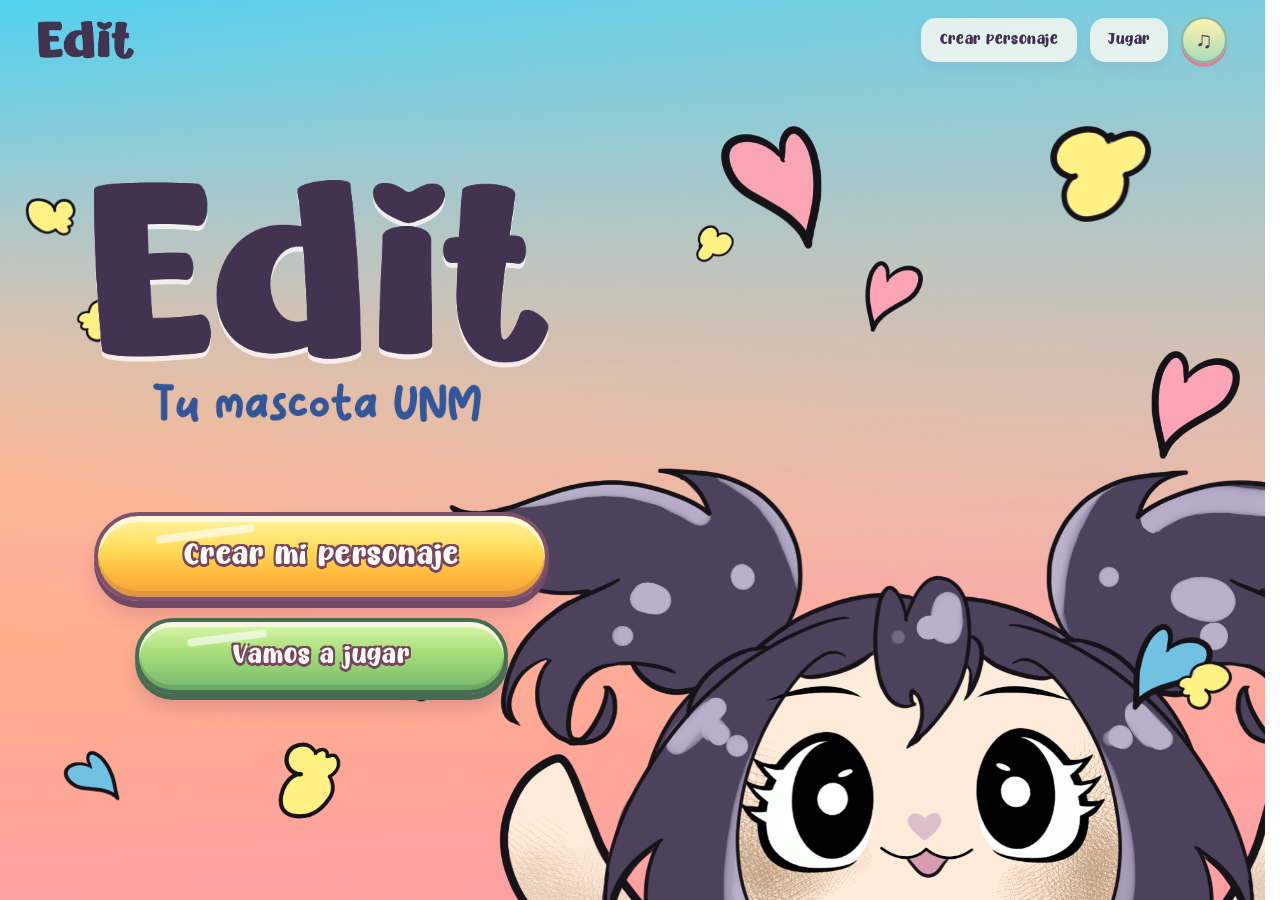
==== commit 22a6aa0d: "ultimos cambios luego del merge" ====
--- a/index.html
+++ b/index.html
@@ -1,6 +1,13 @@
 <!doctype html>
 <html lang="es" class="html-portada">
 <head>
+  <script>
+    if (window === window.top) {
+      const pagina = location.pathname.split('/').pop() || 'index.html';
+      location.replace('app.html?pagina=' + encodeURIComponent(pagina + location.search));
+    }
+  </script>
+
   <meta charset="utf-8">
   <meta name="viewport" content="width=device-width,initial-scale=1">
   <meta name="theme-color" content="#70C1E1">
@@ -26,7 +33,6 @@
       <img class="deco-portada deco-extra-uno capa-entrada" style="--demora:.68s" src="img/portada/capas/deco 1.png" alt="">
       <img class="deco-portada deco-extra-dos capa-entrada" style="--demora:.75s" src="img/portada/capas/deco 2.png" alt="">
       <img class="deco-portada deco-extra-tres capa-entrada" style="--demora:.82s" src="img/portada/capas/deco 6.png" alt="">
-      <!-- Más corazones y flores, reutilizando exactamente los PNG de Iris. -->
       <img class="deco-portada deco-flor-nueva-a capa-entrada" style="--demora:.57s" src="img/portada/capas/deco 2.png" alt="">
       <img class="deco-portada deco-flor-nueva-b capa-entrada" style="--demora:.69s" src="img/portada/capas/deco 3.png" alt="">
       <img class="deco-portada deco-corazon-nuevo-a capa-entrada" style="--demora:.86s" src="img/portada/capas/deco 4.png" alt="">
--- a/css/styles.css
+++ b/css/styles.css
@@ -1,6 +1,4 @@
-/* Tipografías de EDIT. Usá los archivos de los tres ZIP originales de Iris:
-   tipografia/Butterpop.otf, tipografia/Pulang.otf y
-   tipografia/Super Unicorn.ttf. También se permiten fuentes instaladas. */
+/* Tipografías de EDIT. */
 @font-face {
     font-family: 'Butterpop';
     src: url('../tipografia/Butterpop.otf') format('opentype'), local('Butterpop');
@@ -44,6 +42,10 @@
 
 * {
     box-sizing: border-box;
+}
+
+[hidden] {
+    display: none !important;
 }
 
 html {
@@ -877,8 +879,7 @@
     transform: translateY(-3px);
 }
 
-/* El logo visible utiliza el PNG original de Iris. Si un logo es texto,
-   la familia correcta es Super Unicorn. */
+/* Logotipo y tipografía de marca. */
 .logo { font-family: 'Super Unicorn', 'Trebuchet MS', sans-serif; letter-spacing: .02em; }
 
 /* ==========================================
@@ -1252,10 +1253,6 @@
     line-height: 1.5;
     color: #705e82;
 }
-.modal-juego {
-    width: min(94vw, 620px);
-    max-width: 620px;
-}
 .mini-tablero {
     display: grid;
     grid-template-columns: repeat(4, minmax(0, 1fr));
@@ -1292,8 +1289,7 @@
 .pieza-mini:disabled {
     cursor: default;
 }
-.mini-formas,
-.mini-estrellas {
+.mini-formas {
     grid-template-columns: repeat(3, minmax(0, 1fr));
 }
 .mini-mezclas {
@@ -1445,7 +1441,7 @@
 .boton-vamos-jugar:hover { transform: translateY(-2px); }
 
 /* La portada conserva el fondo, la mascota, el logo y las decoraciones
-   tal como los dibujó Iris. Ningún arbusto es generado ni agregado. */
+   según las ilustraciones originales del proyecto. */
 html.html-portada { scrollbar-gutter: auto; }
 body.pagina-portada {
     min-width: 320px;
@@ -1663,7 +1659,7 @@
 .deco-extra-uno { top: 33%; left: 6%; width: clamp(30px, 4vw, 63px); }
 .deco-extra-dos { bottom: 22%; left: 30%; width: clamp(38px, 4.3vw, 73px); }
 .deco-extra-tres { top: 25%; right: 42%; width: clamp(29px, 3vw, 50px); }
-/* Repeticiones de los dibujos de Iris: no se generan formas ajenas. */
+/* Decoraciones de la portada. */
 .deco-flor-nueva-a { top: 22%; left: 2%; width: clamp(34px, 4vw, 61px); }
 .deco-flor-nueva-b { bottom: 9%; left: 22%; width: clamp(45px, 5vw, 88px); }
 .deco-corazon-nuevo-a { top: 29%; right: 27%; width: clamp(35px, 4.6vw, 73px); }
@@ -1844,3 +1840,568 @@
     border-radius: 12px;
     z-index: 25;
 }
+
+
+/* Componentes de los minijuegos. */
+.mini-mezclas {
+    grid-template-columns: repeat(4, minmax(0, 1fr));
+}
+
+.mini-mezclas .muestra-objetivo {
+    grid-column: 1 / 3;
+}
+
+.mini-mezclas .zona-mezcla {
+    grid-column: 3 / 5;
+}
+
+.mini-mezclas .mishi-laboratorio {
+    grid-column: 1 / -1;
+}
+
+
+.mini-mezclas .muestra-objetivo {
+    display: flex;
+    flex-direction: column;
+    align-items: center;
+    gap: 12px;
+    padding: 18px;
+    background: #fffaf0;
+}
+
+.mini-mezclas .tinte-mini {
+    display: flex;
+    flex-direction: column;
+    align-items: center;
+    gap: 12px;
+    padding: 16px 6px;
+    background: #fffaf0;
+}
+
+
+.mini-formas .mishi-laboratorio {
+    grid-column: 1 / -1;
+    width: 100%;
+    min-height: 130px;
+}
+
+.mini-formas .mishi-laboratorio canvas {
+    width: 145px !important;
+    height: auto !important;
+}
+
+.frasco-mini {
+    position: relative;
+    display: block;
+    width: 46px;
+    height: 110px;
+    margin: 12px auto 0;
+    border: 3px solid #423451;
+    border-radius: 0 0 23px 23px;
+    background: #e8f8ff;
+}
+
+.frasco-mini::before {
+    content: "";
+    position: absolute;
+    top: -7px;
+    left: -5px;
+    width: 50px;
+    height: 9px;
+    border: 3px solid #423451;
+    border-radius: 50%;
+    background: #d6eaf8;
+    box-sizing: border-box;
+    z-index: 2;
+}
+
+.liquido-mini {
+    position: absolute;
+    left: 0;
+    bottom: 0;
+    width: 100%;
+    height: 62%;
+    border-radius: 0 0 20px 20px;
+    background: var(--color-liquido);
+}
+
+.liquido-mini::after {
+    content: "";
+    position: absolute;
+    top: 12px;
+    right: 8px;
+    width: 6px;
+    height: 18px;
+    border-radius: 50%;
+    background: rgba(255, 255, 255, 0.45);
+}
+
+.muestra-objetivo {
+    grid-column: 1 / -1;
+    display: grid;
+    min-height: 92px;
+    place-items: center;
+    border-radius: 16px;
+    color: #493d46;
+    font-size: 17px;
+    font-weight: 900;
+    text-align: center;
+}
+
+.mini-mezclas .tinte-mini {
+    font-size: 17px;
+    text-transform: capitalize;
+}
+
+.mini-progreso {
+    margin-bottom: 0;
+    color: #765e80;
+    text-align: center;
+}
+
+.mini-exito {
+    grid-column: 1 / -1;
+    font-size: 24px;
+    text-align: center;
+    color: #468452;
+    font-weight: 900;
+}
+
+.mini-tablero .boton-vamos-jugar {
+    grid-column: 1 / -1;
+}
+
+
+.mini-memoria .pieza-mini {
+    font-size: 14px;
+    overflow-wrap: anywhere;
+    text-align: center;
+    padding: 8px;
+}
+
+.mini-memoria .mishi-laboratorio {
+    grid-column: 1 / -1;
+}
+
+.zona-mezcla {
+    display: flex;
+    flex-direction: column;
+    align-items: center;
+    gap: 12px;
+    padding: 16px;
+    border: 2px dashed #423451;
+    border-radius: 18px;
+    background: #fffaf0;
+    color: #423451;
+    font-weight: bold;
+}
+
+
+.tubo-mezcla .liquido-mini {
+    height: 0;
+    transition:
+        height 0.7s ease,
+        background-color 0.7s ease;
+}
+
+.ayuda-mishi {
+    grid-column: 1 / -1;
+    padding: 12px 16px;
+    border: 2px solid #faa4b5;
+    border-radius: 16px;
+    background: #fff3f6;
+    color: #423451;
+    text-align: center;
+    font-weight: 800;
+}
+
+.ayuda-mishi p {
+    margin: 0;
+    line-height: 1.5;
+}
+
+
+.trivia-regreso {
+    padding: 16px 20px 0;
+    text-align: center;
+}
+
+
+.mishi-laboratorio {
+    grid-column: 1 / -1;
+    display: flex;
+    align-items: center;
+    justify-content: center;
+    gap: 14px;
+    min-height: 150px;
+    padding: 12px 18px;
+    border: 2px solid #faa4b5;
+    border-radius: 20px;
+    background: #fff3f6;
+}
+
+.mishi-laboratorio canvas {
+    display: block;
+    width: clamp(120px, 11vw, 160px) !important;
+    height: auto !important;
+    flex-shrink: 0;
+    object-fit: contain;
+    object-position: center;
+}
+
+.mishi-laboratorio p {
+    flex: 1;
+    max-width: 280px;
+    margin: 0;
+    color: #423451;
+    font-size: 14px;
+    font-weight: 800;
+    line-height: 1.5;
+}
+
+
+.mishi-laboratorio.mishi-acierto canvas {
+    animation: mishi-festejo 0.6s ease;
+}
+
+.mishi-laboratorio.mishi-error canvas {
+    animation: mishi-duda 0.5s ease;
+}
+
+@keyframes mishi-festejo {
+
+    0%,
+    100% {
+        transform: translateY(0);
+    }
+
+    50% {
+        transform: translateY(-12px);
+    }
+}
+
+@keyframes mishi-duda {
+
+    0%,
+    100% {
+        transform: rotate(0);
+    }
+
+    25% {
+        transform: rotate(-6deg);
+    }
+
+    75% {
+        transform: rotate(6deg);
+    }
+}
+
+@media (max-width: 690px) {
+    .modal-edificio {
+        padding: 18px;
+        border-radius: 20px;
+    }
+
+    .modal-edificio h2 {
+        font-size: 23px;
+    }
+
+    .mini-tablero {
+        gap: 7px;
+        padding: 9px;
+    }
+
+    .pieza-mini {
+        min-height: 63px;
+        font-size: 23px;
+    }
+}
+
+
+/* La carrera de Daract II sólo necesita un botón táctil; en PC se juega con teclado. */
+.boton-salto {
+    display: none;
+    position: absolute;
+    z-index: 25;
+    right: 22px;
+    bottom: 22px;
+    min-width: 110px;
+    min-height: 58px;
+    padding: 12px 18px;
+    border: 3px solid #78506d;
+    border-radius: 24px;
+    background: #fff183;
+    color: #493d46;
+    font: 20px 'Butterpop', 'Trebuchet MS', sans-serif;
+    cursor: pointer;
+}
+@media (max-width: 690px) {
+    .mini-mezclas .muestra-objetivo { grid-column: 1 / 3; }
+    .mini-mezclas .zona-mezcla { grid-column: 3 / 5; }
+    .mini-mezclas .tinte-mini { padding: 10px 3px; }
+    .mishi-laboratorio { padding: 8px; min-height: 95px; gap: 8px; }
+    .mishi-laboratorio img { width: 65px; height: 90px; }
+}
+
+
+.pagina-minijuego, .pagina-trivia {
+    min-height: 100vh;
+    min-height: 100dvh;
+}
+
+.contenido-minijuego {
+    display: flex;
+    flex-direction: column;
+    align-items: center;
+    gap: 14px;
+    max-width: 1200px;
+    width: 100%;
+    min-height: calc(100dvh - 100px);
+    margin: 0 auto;
+    padding: 20px 24px 40px;
+}
+
+.regreso-minijuego {
+    align-self: flex-start;
+    text-decoration: none;
+}
+
+#panelMinijuego[hidden],
+#panelTrivia[hidden] {
+    display: none;
+}
+
+.minijuego-panel {
+    display: flex;
+    flex-direction: column;
+    min-height: min(760px, calc(100dvh - 185px));
+    width: 100%;
+    max-width: 1090px;
+    padding: clamp(16px, 2.5vw, 30px);
+    border: 3px solid #cf9ebc;
+    border-radius: 28px;
+    background: #fffaf5;
+    box-shadow: 0 12px 25px #63456223;
+    text-align: center;
+}
+
+.minijuego-panel h1 {
+    margin: 4px 0 9px;
+    font-family: 'Butterpop', 'Pulang', sans-serif;
+    color: #493d46;
+    font-size: clamp(24px, 3vw, 37px);
+}
+
+.minijuego-mensaje {
+    margin: 7px auto 17px;
+    color: #695675;
+    font-size: clamp(15px, 1.5vw, 19px);
+}
+
+.pagina-minijuego .mini-tablero {
+    flex: 1;
+    max-width: 100%;
+    min-height: 0;
+    grid-template-columns: repeat(4, minmax(0, 1fr));
+    gap: clamp(8px, 1.4vw, 14px);
+    padding: clamp(10px, 1.6vw, 19px);
+}
+
+.pagina-minijuego .mini-formas {
+    grid-template-columns: repeat(3, minmax(0, 1fr));
+}
+
+.pagina-minijuego .mini-memoria {
+    grid-template-columns: repeat(4, minmax(0, 1fr)) minmax(165px, .85fr);
+    align-content: center;
+}
+
+.pagina-minijuego .mini-memoria .mishi-laboratorio {
+    grid-column: 5;
+    grid-row: 1 / span 4;
+    flex-direction: column;
+    padding: 12px 10px;
+}
+
+.pagina-minijuego .mini-memoria .mishi-laboratorio canvas {
+    width: clamp(112px, 10vw, 145px) !important;
+}
+
+.pagina-minijuego .mini-memoria .mishi-laboratorio p {
+    max-width: 185px;
+    text-align: center;
+}
+
+.pagina-minijuego .mini-memoria .pieza-mini {
+    min-height: clamp(52px, 6.3vh, 78px);
+}
+
+.pagina-minijuego .mini-mezclas {
+    grid-template-columns: repeat(4, minmax(0, 1fr));
+}
+
+.pagina-minijuego .mini-formas .pieza-mini {
+    min-height: 80px;
+}
+
+.pagina-minijuego .mini-mezclas .tinte-mini {
+    min-height: 135px;
+    padding: 10px 5px;
+}
+
+.pagina-minijuego .mini-mezclas .frasco-mini {
+    margin-top: 0;
+}
+
+.pagina-minijuego .mini-progreso {
+    margin-top: 16px;
+    font-size: 18px;
+}
+
+.fuente-mishi {
+    position: absolute;
+    width: 240px;
+    height: 300px;
+    top: -9999px;
+    left: -9999px;
+    pointer-events: none;
+}
+
+.pantalla-carrera {
+    position: relative;
+    width: min(100%, calc((100dvh - 410px) * 900 / 550));
+    max-width: 100%;
+    margin-inline: auto;
+    overflow: hidden;
+    border: 3px solid #78506d;
+    border-radius: 20px;
+}
+
+.pantalla-carrera canvas {
+    display: block;
+    width: 100% !important;
+    height: auto !important;
+}
+
+.minijuego-carrera {
+    max-width: 1140px;
+    min-height: 0;
+}
+
+.minijuego-carrera .boton-salto {
+    display: none;
+}
+
+.botones-carrera {
+    display: flex;
+    justify-content: center;
+    padding: 12px;
+    background: #f8eff4;
+}
+
+.pagina-trivia .trivia-regreso {
+    max-width: 1130px;
+    margin: auto;
+}
+
+.pagina-trivia .trivia {
+    display: flex;
+    flex-direction: column;
+    min-height: min(760px, calc(100dvh - 185px));
+    width: 100%;
+    max-width: 1090px;
+    padding: clamp(16px, 2.5vw, 30px);
+    border: 3px solid #cf9ebc;
+    border-radius: 28px;
+    background: #fffaf5;
+    box-shadow: 0 12px 25px #63456223;
+}
+
+.pagina-trivia .trivia-juego {
+    display: flex;
+    flex: 1;
+    align-items: center;
+    max-width: 100%;
+    width: 100%;
+    padding: clamp(16px, 2.4vw, 28px);
+    border: 0;
+    border-radius: 20px;
+    background: #fffaf5;
+    box-shadow: none;
+}
+
+.pagina-trivia .trivia-contenido {
+    width: 100%;
+}
+
+@media (max-width: 850px) {
+    .pagina-minijuego .mini-memoria {
+        grid-template-columns: repeat(4, minmax(0, 1fr));
+    }
+
+    .pagina-minijuego .mini-memoria .mishi-laboratorio {
+        grid-column: 1 / -1;
+        grid-row: auto;
+        flex-direction: row;
+    }
+
+    .pagina-minijuego .mini-memoria .mishi-laboratorio p {
+        text-align: left;
+    }
+}
+
+@media (pointer: coarse) {
+    .minijuego-carrera .boton-salto {
+        display: block;
+    }
+}
+
+@media (max-width: 690px) {
+    .contenido-minijuego {
+        padding: 12px 12px 24px;
+    }
+    .minijuego-panel {
+        padding: 14px 10px;
+        border-radius: 19px;
+    }
+    .pagina-minijuego .mini-tablero {
+        padding: 9px;
+        gap: 7px;
+    }
+    .pagina-minijuego .mini-formas .pieza-mini {
+        min-height: 60px;
+    }
+    .pagina-minijuego .mini-mezclas .tinte-mini {
+        min-height: 110px;
+    }
+    .pagina-minijuego .mini-mezclas .frasco-mini {
+        transform: scale(.75);
+        margin: -9px auto;
+    }
+    .pagina-minijuego .mini-mezclas .tinte-mini span:last-child {
+        font-size: 13px;
+    }
+    .minijuego-carrera .boton-salto {
+        right: 8px;
+        bottom: 70px;
+        min-width: 85px;
+        min-height: 45px;
+        font-size: 15px;
+    }
+}
+
+
+.pagina-app {
+    width: 100%;
+    height: 100vh;
+    height: 100dvh;
+    margin: 0;
+    overflow: hidden;
+}
+
+#editContenido {
+    display: block;
+    width: 100%;
+    height: 100%;
+    border: 0;
+}
